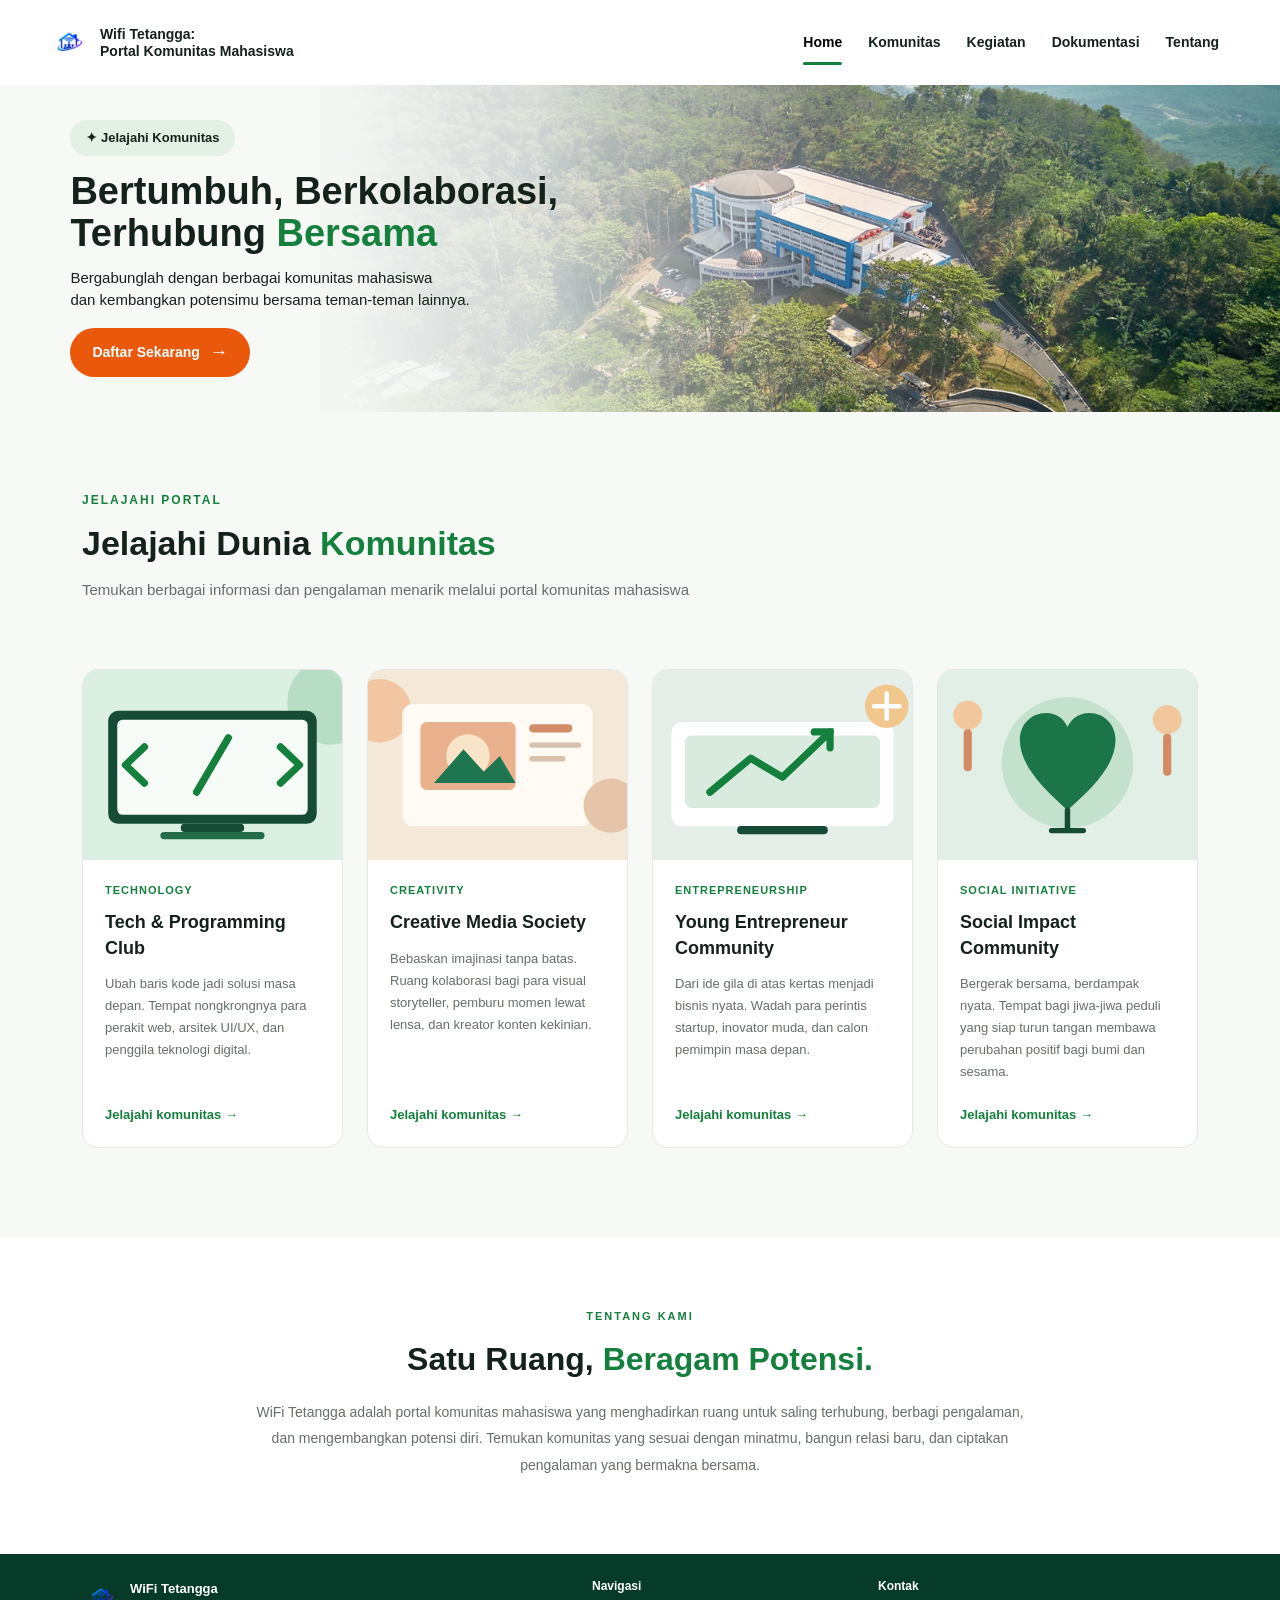
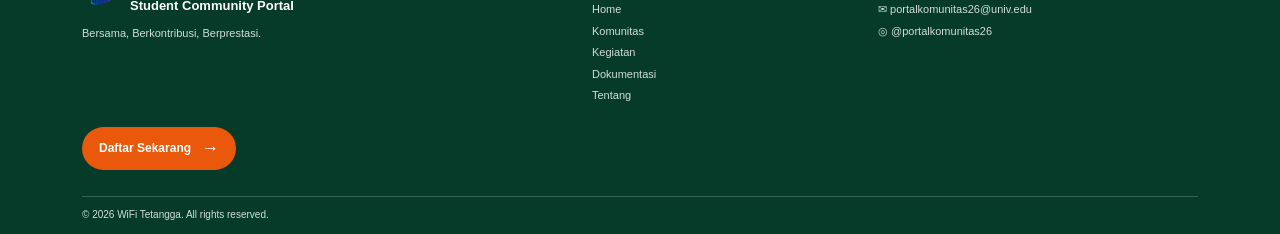
==== index.html @ cc7ef8f5 "First commit" ====
<!-- Kevin -->
<!DOCTYPE html>
<html lang="id">
<head>
    <meta charset="UTF-8">
    <meta name="viewport" content="width=device-width, initial-scale=1.0">
    <title>Wifi Tetangga</title>
    <link href="https://cdn.jsdelivr.net/npm/bootstrap@5.3.9/dist/css/bootstrap.min.css" rel="stylesheet">
    <link rel="stylesheet" href="css/style.css">
</head>

<body>

<!-- NAVBAR -->
<header class="site-header">
    <nav class="navbar">
        <div class="container-fluid px-5">
            <a class="navbar-brand d-flex align-items-center" href="index.html">
                <img src="assets/images/logo.png" alt="Wifi Tetangga" class="logo-img">
                <span class="web-name">Wifi Tetangga:<br>Portal Komunitas Mahasiswa</span>
            </a>
            <div class="navbar-nav flex-row ms-auto">
                    <a class="nav-link active" href="index.html">Home</a>
                    <a class="nav-link" href="komunitas.html">Komunitas</a>
                    <a class="nav-link" href="kegiatan.html">Kegiatan</a>
                    <a class="nav-link" href="dokumentasi.html">Dokumentasi</a>
                    <a class="nav-link" href="tentang.html">Tentang</a>
            </div>
        </div>
    </nav>
</header>
<!-- AKHIR NAVBAR -->

<main>
    <!-- HERO SECTION -->
    <section class="hero-section">
        <img src="assets/images/hero-campus.jpg" alt="Gedung Kampus FTI" class="hero-background">
        <div class="hero-overlay"></div>
        <div class="hero-content">
            <span class="hero-badge">✦ Jelajahi Komunitas</span>
            <h1 class="hero-title">Bertumbuh, Berkolaborasi,<br> Terhubung <span>Bersama</span></h1>
            <p class="hero-description">
                Bergabunglah dengan berbagai komunitas mahasiswa<br>
                dan kembangkan potensimu bersama teman-teman lainnya.
            </p>
            <a href="pendaftaran.html" class="hero-button">Daftar Sekarang <span>→</span></a>
        </div>
    </section>
    <!-- AKHIR HERO SECTION -->

    <!-- JELAJAHI PORTAL -->
    <section class="explore-section">
        <div class="container">
            <div class="explore-heading">
                <span class="explore-label">JELAJAHI PORTAL</span>
                <h2>Jelajahi Dunia <span>Komunitas</span></h2>
                <p>Temukan berbagai informasi dan pengalaman menarik melalui portal komunitas mahasiswa</p>
            </div>

            <!-- PEMBUNGKUS KARTU KOMUNITAS -->
            <div class="row g-4 explore-card-grid">
                <div class="col-lg-3">
                    <a href="komunitas.html#tech" class="explore-card">
                        <div class="explore-card-image">
                            <img src="assets/images/tech.svg" alt="Tech & Programming Club">
                        </div>
                        <div class="explore-card-content">
                            <span class="explore-card-category">TECHNOLOGY</span>
                            <h3>Tech &amp; Programming Club</h3>
                            <p>Ubah baris kode jadi solusi masa depan. Tempat nongkrongnya para perakit web, arsitek UI/UX, dan penggila teknologi digital.</p>
                            <span class="explore-card-link">Jelajahi komunitas <span>→</span></span>
                        </div>
                    </a>
                </div>

                <div class="col-lg-3">
                    <a href="komunitas.html#creative" class="explore-card">
                        <div class="explore-card-image">
                            <img src="assets/images/creative.svg" alt="Creative Media Society">
                        </div>
                        <div class="explore-card-content">
                            <span class="explore-card-category">CREATIVITY</span>
                            <h3>Creative Media Society</h3>
                            <p>Bebaskan imajinasi tanpa batas. Ruang kolaborasi bagi para visual storyteller, pemburu momen lewat lensa, dan kreator konten kekinian.</p>
                            <span class="explore-card-link">Jelajahi komunitas <span>→</span></span>
                        </div>
                    </a>
                </div>

                <div class="col-lg-3">
                    <a href="komunitas.html#entrepreneur" class="explore-card">
                        <div class="explore-card-image">
                            <img src="assets/images/entrepreneur.svg" alt="Young Entrepreneur Community">
                        </div>
                        <div class="explore-card-content">
                            <span class="explore-card-category">ENTREPRENEURSHIP</span>
                            <h3>Young Entrepreneur Community</h3>
                            <p>Dari ide gila di atas kertas menjadi bisnis nyata. Wadah para perintis startup, inovator muda, dan calon pemimpin masa depan.</p>
                            <span class="explore-card-link">Jelajahi komunitas <span>→</span></span>
                        </div>
                    </a>
                </div>

                <div class="col-lg-3">
                    <a href="komunitas.html#social" class="explore-card">
                        <div class="explore-card-image">
                            <img src="assets/images/social.svg" alt="Social Impact Community">
                        </div>
                        <div class="explore-card-content">
                            <span class="explore-card-category">SOCIAL INITIATIVE</span>
                            <h3>Social Impact Community</h3>
                            <p>Bergerak bersama, berdampak nyata. Tempat bagi jiwa-jiwa peduli yang siap turun tangan membawa perubahan positif bagi bumi dan sesama.</p>
                            <span class="explore-card-link">Jelajahi komunitas <span>→</span></span>
                        </div>
                    </a>
                </div>
            </div>
            <!-- PENUTUP KARTU KOMUNITAS -->

        </div>
    </section>

    <!-- ABOUT PORTAL -->
    <section class="about-portal-section">
        <div class="container">
            <div class="about-portal-content">
                <span class="about-portal-label">TENTANG KAMI</span>
                <h2>Satu Ruang, <span>Beragam Potensi.</span></h2>
                <p>
                    WiFi Tetangga adalah portal komunitas mahasiswa yang menghadirkan ruang
                    untuk saling terhubung, berbagi pengalaman, dan mengembangkan potensi diri.
                    Temukan komunitas yang sesuai dengan minatmu, bangun relasi baru,
                    dan ciptakan pengalaman yang bermakna bersama.
                </p>
            </div>
        </div>
    </section>
</main>

<!-- FOOTER -->
<footer class="site-footer">
    <div class="container">
        <div class="footer-main">
            <div class="footer-brand">
                <a href="index.html" class="footer-logo">
                    <img src="assets/images/logo.png" alt="WiFi Tetangga">
                    <span>WiFi Tetangga<br>Student Community Portal</span>
                </a>
                <p>Bersama, Berkontribusi, Berprestasi.</p>
            </div>

            <div class="footer-navigation">
                <h3>Navigasi</h3>
                <a href="index.html">Home</a>
                <a href="komunitas.html">Komunitas</a>
                <a href="kegiatan.html">Kegiatan</a>
                <a href="dokumentasi.html">Dokumentasi</a>
                <a href="tentang.html">Tentang</a>
            </div>

            <div class="footer-contact">
                <h3>Kontak</h3>
                <p>✉ portalkomunitas26@univ.edu</p>
                <p>◎ @portalkomunitas26</p>
            </div>
        </div>

        <div class="footer-cta">
            <a href="pendaftaran.html" class="hero-button">Daftar Sekarang <span>→</span></a>
        </div>

        <div class="footer-bottom">
            <p>© 2026 WiFi Tetangga. All rights reserved.</p>
        </div>
    </div>
</footer>
<!-- AKHIR FOOTER -->

</body>
</html>
---- css/style.css ----
/* RESET DASAR */
* {
    margin: 0;
    padding: 0;
    box-sizing: border-box;
}

/* WARNA UTAMA WEBSITE */
:root {
    --primary: #15803D;
    --secondary: #EA580C;
    --background: #F7F9F7;
    --surface: #FFFFFF;
    --text: #14221B;
    --muted: #647067;
    --border: #E2E9E2;
}

/* =====BAGIAN HOME===== */

/* BODY */
body {
    background-color: var(--background);
    color: var(--text);
    font-family: Arial, sans-serif;
}

/* ============
   MAIN NAVBAR
============== */

.site-header {
    width: 100%;
    margin: 0;
    padding: 0;

    background-color: var(--surface);

    border: none;
    border-radius: 0;
    box-shadow: none;

    position: relative;
    z-index: 100;
}

/* NAVBAR */
.site-header .navbar {
    min-height: 70px;
}


/* LOGO */
.logo-img {
    width: 42px;
    height: 42px;
    object-fit: contain;
    margin-right: 10px;
}

/* NAMA WEBSITE */
.web-name {
    color: var(--text);
    font-size: 14px;
    font-weight: 700;
    line-height: 1.15;
}

/* MENU NAVBAR */
.site-header .nav-link{
    color: var(--text);
    font-size: 14px;
    font-weight: 600;
    padding: 24px 13px;
    position: relative;
    transition: color 0.3s ease;
}

/* EFEK HOVER */
.site-header .nav-link:hover{
    color: var(--primary);
}

/* MENU AKTIF (yang sedang dipilih) */
    .site-header .nav-link.active::after {
        content: "";
        position: absolute;
        bottom: 12px;
        left: 13px;
        right: 13px;
        height: 3px;
        background-color: var(--primary);
        border-radius: 5px;
    }


/* =========================
   HERO SECTION
========================= */

.hero-section {
    position: relative;
    min-height: 280px;
    margin: 0;
    overflow: hidden;
    display: flex;
    align-items: center;
    background-color: var(--background);
}

/* GAMBAR KAMPUS */
.hero-background {
    position: absolute;
    top: 0;
    right: 0;
    width: 75%;
    height: 100%;
    object-fit: cover;
    object-position: center;
    z-index: 0;
}

/* GRADASI TEKS*/
.hero-overlay {
    position: absolute;
    inset: 0;
    z-index: 1;
    background: linear-gradient(
        90deg,
        #F7F9F7 0%,
        rgba(247, 249, 247, 0.98) 27%,
        rgba(247, 249, 247, 0.82) 42%,
        rgba(247, 249, 247, 0.15) 65%,
        transparent 100%
    );
}

/* KONTEN HERO */
.hero-content {
    position: relative;
    z-index: 2;
    width: 100%;
    padding: 35px 5.5%;
}

/* BADGE */
.hero-badge {
    display: inline-block;
    background-color: #E3F0E4;
    color: var(--text);
    padding: 8px 16px;
    border-radius: 30px;
    font-size: 13px;
    font-weight: 700;
    margin-bottom: 14px;
}

/* JUDUL */
.hero-title {
    color: var(--text);
    font-size: 38px;
    font-weight: 800;
    line-height: 1.12;
    margin-bottom: 12px;
}

.hero-title span {
    color: var(--primary);
}

/* DESKRIPSI */
.hero-description {
    color: var(--text);
    font-size: 15px;
    line-height: 1.5;
    margin-bottom: 16px;
}

/* TOMBOL */
.hero-button {
    display: inline-flex;
    align-items: center;
    gap: 10px;
    background-color: var(--secondary);
    color: white;
    text-decoration: none;
    padding: 11px 22px;
    border-radius: 30px;
    font-size: 14px;
    font-weight: 700;
    transition: 0.3s ease;
}

.hero-button:hover {
    background-color: #C94D0A;
    color: white;
    transform: translateY(-2px);
}

.hero-button span {
    font-size: 18px;
}

/* =========================
   EXPLORE PORTAL SECTION
========================= */

.explore-section {
    padding: 75px 0 90px;
    background-color: var(--background);
}


/* HEADING SECTION */

.explore-heading {
    max-width: 850px;
    margin-bottom: 42px;
}

.explore-label {
    display: inline-block;

    color: var(--primary);
    font-size: 12px;
    font-weight: 700;
    letter-spacing: 2px;

    margin-bottom: 14px;
}

.explore-heading h2 {
    color: var(--text);
    font-size: 34px;
    font-weight: 800;

    margin-bottom: 14px;
}

.explore-heading h2 span {
    color: var(--primary);
}

.explore-heading p {
    color: var(--muted);
    font-size: 15px;
    line-height: 1.7;

    margin-bottom: 0;
}

/* =========================
   EXPLORE PORTAL CARDS
========================= */

.explore-card-grid {
    margin-top: 35px;
}

/* KERANGKA KARTU */

.explore-card {
    display: flex;
    flex-direction: column;
    height: 100%;

    background-color: var(--surface);
    border: 1px solid var(--border);
    border-radius: 16px;

    overflow: hidden;

    text-decoration: none;
    color: var(--text);

    transition: transform 0.3s ease,
                box-shadow 0.3s ease,
                border-color 0.3s ease;
}


/* GAMBAR */

.explore-card-image {
    height: 190px;
    overflow: hidden;
    background-color: #E3F0E4;
}

.explore-card-image img {
    width: 100%;
    height: 100%;
    object-fit: cover;
    display: block;

    transition: transform 0.4s ease;
}


/* ISI KARTU */

.explore-card-content {
    display: flex;
    flex-direction: column;
    flex: 1;

    padding: 22px;
}


/* LABEL KATEGORI */

.explore-card-category {
    color: var(--primary);
    font-size: 11px;
    font-weight: 700;
    letter-spacing: 1px;

    margin-bottom: 12px;
}


/* JUDUL */

.explore-card-content h3 {
    font-size: 18px;
    font-weight: 700;
    line-height: 1.4;

    margin-bottom: 12px;
    color: var(--text);
}


/* DESKRIPSI */

.explore-card-content p {
    font-size: 13px;
    line-height: 1.7;
    color: var(--muted);

    margin-bottom: 22px;
}


/* LINK KARTU */

.explore-card-link {
    margin-top: auto;

    color: var(--primary);
    font-size: 13px;
    font-weight: 700;
}

.explore-card-link span {
    display: inline-block;
    transition: transform 0.3s ease;
}


/* HOVER */

.explore-card:hover {
    transform: translateY(-6px);

    border-color: #B7D8BF;

    box-shadow: 0 12px 28px rgba(20, 34, 27, 0.09);

    color: var(--text);
}

.explore-card:hover .explore-card-image img {
    transform: scale(1.06);
}

.explore-card:hover .explore-card-link span {
    transform: translateX(5px);
}


/* =========================
   ABOUT PORTAL
========================= */

.about-portal-section {
    padding: 65px 0 75px;
    background-color: var(--surface);
}

.about-portal-content {
    max-width: 780px;
    margin: 0 auto;
    text-align: center;
}

.about-portal-label {
    display: inline-block;

    color: var(--primary);
    font-size: 11px;
    font-weight: 700;
    letter-spacing: 2px;

    margin-bottom: 15px;
}

.about-portal-content h2 {
    color: var(--text);
    font-size: 32px;
    font-weight: 800;
    line-height: 1.3;

    margin-bottom: 18px;
}

.about-portal-content h2 span {
    color: var(--primary);
}

.about-portal-content p {
    color: var(--muted);
    font-size: 14px;
    line-height: 1.9;

    margin: 0;
}


/* =========================
   FOOTER
========================= */

.site-footer {
    background-color: #063B29;
    color: #FFFFFF;
    padding: 25px 0 12px;
}


/* BAGIAN UTAMA */

.footer-main {
    display: grid;
    grid-template-columns: 1.5fr 0.8fr 1fr 0.5fr;
    gap: 30px;

    padding-bottom: 18px;
}


/* BRAND */

.footer-logo {
    display: flex;
    align-items: center;
    gap: 10px;

    color: #FFFFFF;
    text-decoration: none;

    font-size: 13px;
    font-weight: 700;
    line-height: 1.3;

    margin-bottom: 8px;
}

.footer-logo img {
    width: 38px;
    height: 38px;
    object-fit: contain;
}

.footer-brand p {
    color: #D1DED6;
    font-size: 11px;
    margin: 0;
}


/* NAVIGASI DAN KONTAK */

.footer-navigation h3,
.footer-contact h3 {
    color: #FFFFFF;
    font-size: 12px;
    font-weight: 700;
    margin-bottom: 8px;
}

.footer-navigation {
    display: flex;
    flex-direction: column;
}

.footer-navigation a,
.footer-contact p {
    color: #D1DED6;
    font-size: 11px;
    text-decoration: none;
    margin-bottom: 5px;
}

.footer-navigation a:hover {
    color: #FFFFFF;
}


/* SOCIAL MEDIA */

.footer-social {
    display: flex;
    align-items: center;
    justify-content: flex-end;
    gap: 12px;
}

.footer-social a {
    color: #FFFFFF;
    font-size: 17px;
    text-decoration: none;
}

.footer-social a:hover {
    color: #A7D8B8;
}


/* COPYRIGHT */

.footer-bottom {
    border-top: 1px solid rgba(255, 255, 255, 0.2);
    padding-top: 10px;
}

.footer-bottom p {
    color: #D1DED6;
    font-size: 10px;
    margin: 0;
}

/* =====AKHIR BAGIAN FOOTER===== */


/* =========================
   HALAMAN TENTANG & FORM
========================= */

.header-daftar {
    background-color: var(--surface);
    margin: 16px 20px 0;
    padding: 12px 24px;
    border: 1px solid var(--border);
    border-radius: 16px;
    box-shadow: 0 3px 12px rgba(20, 34, 27, 0.08);
}

.header-daftar a {
    text-decoration: none;
}

.wadah-form {
    max-width: 680px;
    margin: 32px auto 48px;
    padding: 0 20px;
}

.wadah-konten {
    padding: 36px 5.5% 48px;
}

.kartu-box {
    height: 100%;
    padding: 24px;
    background-color: var(--surface);
    border: 1px solid var(--border);
    border-radius: 16px;
    box-shadow: 0 3px 12px rgba(20, 34, 27, 0.06);
}

.foto-tim {
    width: 92px;
    height: 92px;
    margin-bottom: 12px;
    border: 3px solid #E3F0E4;
    border-radius: 50%;
    object-fit: cover;
}

.kotak-moto {
    margin-top: 10px;
    padding: 8px 12px;
    background-color: #E3F0E4;
    color: var(--text);
    border-radius: 10px;
    font-size: 12px;
    font-weight: 700;
}

/* FOOTER PORTAL: warna hijau utama dipertahankan */
.footer-portal {
    background-color: #063B29;
    color: #FFFFFF;
    padding: 25px 5.5% 12px;
    margin-top: 24px;
}

.footer-portal a {
    color: #D1DED6;
    text-decoration: none;
    font-size: 11px;
}

.footer-portal a:hover {
    color: #FFFFFF;
}

.footer-bawah {
    display: flex;
    justify-content: space-between;
    flex-wrap: wrap;
    gap: 8px;
    margin-top: 18px;
    padding-top: 10px;
    border-top: 1px solid rgba(255, 255, 255, 0.2);
    color: #D1DED6;
    font-size: 10px;
}


/* =========================
   DECORATION - PENDAFTARAN
========================= */

.page-pendaftaran {
    background-color: #F4F8F5;
}

.page-pendaftaran .wadah-form {
    position: relative;
    padding-top: 15px;
    padding-bottom: 35px;
}

.page-pendaftaran .kartu-box {
    position: relative;
    overflow: hidden;
    border-top: 4px solid var(--primary);
    box-shadow: 0 8px 28px rgba(20, 34, 27, 0.07);
}

.page-pendaftaran .kartu-box::before {
    content: "";
    position: absolute;

    width: 130px;
    height: 130px;

    top: -75px;
    right: -55px;

    border: 18px solid rgba(21, 128, 61, 0.08);
    border-radius: 50%;

    pointer-events: none;
}

.page-pendaftaran .form-control:focus,
.page-pendaftaran .form-select:focus {
    border-color: var(--primary);
    box-shadow: 0 0 0 3px rgba(21, 128, 61, 0.12);
}


/* Tombol pendaftaran kecil di bawah konten footer */
.footer-cta {
    margin: 0 0 14px;
}

.footer-cta .hero-button {
    padding: 8px 17px;
    font-size: 12px;
}


/* =========================
   DECORATION - TERIMA KASIH
========================= */

.page-terimakasih {
    background-color: #F4F8F5;
}

.page-terimakasih .wadah-form {
    padding-top: 25px;
    padding-bottom: 35px;
}

.page-terimakasih .kartu-box {
    border-top: 4px solid var(--primary);
    box-shadow: 0 8px 28px rgba(20, 34, 27, 0.07);
}

.success-mark {
    display: flex;
    align-items: center;
    justify-content: center;

    width: 65px;
    height: 65px;

    margin: 0 auto 18px;

    border-radius: 50%;
    background-color: #E3F0E4;

    color: var(--primary);
    font-size: 32px;
    font-weight: 700;
}


/* =========================
   FOOTER SHARED - HALAMAN UTAMA
========================= */

.site-footer {
    background-color: #063B29;
    color: #FFFFFF;
    padding: 25px 0 12px;
}

.footer-main {
    display: grid;
    grid-template-columns: 1.5fr 0.8fr 1fr;
    gap: 30px;
    padding-bottom: 18px;
}

.footer-logo {
    display: flex;
    align-items: center;
    gap: 10px;
    margin-bottom: 8px;
    color: #FFFFFF;
    text-decoration: none;
    font-size: 13px;
    font-weight: 700;
    line-height: 1.3;
}

.footer-logo img {
    width: 38px;
    height: 38px;
    object-fit: contain;
}

.footer-brand p {
    margin: 0;
    color: #D1DED6;
    font-size: 11px;
}

.footer-navigation,
.footer-contact {
    display: flex;
    flex-direction: column;
    align-items: flex-start;
}

.footer-navigation h3,
.footer-contact h3 {
    margin-bottom: 8px;
    color: #FFFFFF;
    font-size: 12px;
    font-weight: 700;
}

.footer-navigation a,
.footer-contact p {
    margin: 0 0 5px;
    color: #D1DED6;
    font-size: 11px;
    text-decoration: none;
}

.footer-navigation a:hover {
    color: #FFFFFF;
}

.footer-cta {
    padding-bottom: 12px;
}

.footer-bottom {
    border-top: 1px solid rgba(255, 255, 255, 0.2);
    padding-top: 10px;
}

.footer-bottom p {
    margin: 0;
    color: #D1DED6;
    font-size: 10px;
}

/* =========================
   HALAMAN KEGIATAN (SCOPED)
========================= */

.page-kegiatan {
    background: #f4f7f5;
    color: #1d2b24;
    font-family: 'Plus Jakarta Sans', Arial, sans-serif;
}

.page-kegiatan .container-main {
    max-width: 1140px;
    margin: 0 auto;
    padding: 40px 20px 60px;
}

.page-kegiatan .activity-hero {
    display: flex;
    align-items: center;
    justify-content: space-between;
    gap: 32px;
    margin-bottom: 32px;
}

.page-kegiatan .hero-text {
    max-width: 500px;
}

.page-kegiatan .badge-agenda {
    display: inline-block;
    margin-bottom: 12px;
    padding: 6px 14px;
    border-radius: 20px;
    background: #e3f1ea;
    color: #145c3b;
    font-size: 13px;
    font-weight: 700;
}

.page-kegiatan .activity-hero h1 {
    margin-bottom: 12px;
    color: #145c3b;
    font-size: 36px;
    font-weight: 800;
    line-height: 1.2;
}

.page-kegiatan .activity-hero p {
    color: #5f6e66;
    font-size: 15px;
    line-height: 1.6;
}

.page-kegiatan .hero-visual {
    position: relative;
}

.page-kegiatan .hero-visual img {
    width: 400px;
    height: 230px;
    border: 4px solid #FFFFFF;
    border-radius: 20px;
    object-fit: cover;
    box-shadow: 0 10px 25px rgba(0, 0, 0, 0.08);
}

.page-kegiatan .cal-icon {
    position: absolute;
    top: -12px;
    right: -12px;
    padding: 10px 14px;
    border-radius: 14px;
    background: #FFFFFF;
    font-size: 22px;
    box-shadow: 0 6px 16px rgba(0, 0, 0, 0.1);
}

.page-kegiatan .filters {
    display: flex;
    flex-wrap: wrap;
    gap: 8px;
    margin-bottom: 24px;
}

.page-kegiatan .chip {
    padding: 7px 18px;
    border: 1px solid #dce3df;
    border-radius: 20px;
    background: #FFFFFF;
    color: #5f6e66;
    font-size: 13px;
    font-weight: 600;
    cursor: pointer;
}

.page-kegiatan .chip.active,
.page-kegiatan .chip:hover {
    border-color: #145c3b;
    background: #145c3b;
    color: #FFFFFF;
}

.page-kegiatan .activity-grid {
    display: grid;
    grid-template-columns: repeat(4, minmax(0, 1fr));
    gap: 20px;
}

.page-kegiatan .activity-card {
    overflow: hidden;
    border: 1px solid #e4eae6;
    border-radius: 16px;
    background: #FFFFFF;
    box-shadow: 0 4px 12px rgba(0, 0, 0, 0.03);
}

.page-kegiatan .thumb {
    position: relative;
    height: 145px;
}

.page-kegiatan .thumb img {
    width: 100%;
    height: 100%;
    object-fit: cover;
}

.page-kegiatan .date-tag {
    position: absolute;
    top: 10px;
    left: 10px;
    padding: 4px 10px;
    border-radius: 10px;
    background: #FFFFFF;
    color: #66756d;
    font-size: 11px;
    line-height: 1.2;
    text-align: center;
}

.page-kegiatan .date-tag strong {
    display: block;
    color: #145c3b;
    font-size: 15px;
}

.page-kegiatan .activity-card-body {
    padding: 15px;
}

.page-kegiatan .activity-card-body h3 {
    margin-bottom: 8px;
    color: #1d2b24;
    font-size: 15px;
    font-weight: 700;
}

.page-kegiatan .meta {
    margin-bottom: 14px;
    color: #66756d;
    font-size: 12px;
    line-height: 1.7;
}

.page-kegiatan .card-foot {
    display: flex;
    align-items: center;
    justify-content: space-between;
    padding-top: 10px;
    border-top: 1px solid #f0f4f1;
}

.page-kegiatan .status {
    padding: 5px 10px;
    border-radius: 8px;
    background: #e3f1ea;
    color: #145c3b;
    font-size: 11px;
    font-weight: 700;
}

.page-kegiatan .status.member {
    background: #fdf0e6;
    color: #e06d24;
}

.page-kegiatan .arrow-btn {
    width: 28px;
    height: 28px;
    border: 1px solid #dce3df;
    border-radius: 50%;
    background: #FFFFFF;
    color: #145c3b;
    font-weight: 700;
    cursor: pointer;
}

/* =========================
   HALAMAN DOKUMENTASI (SCOPED)
========================= */

.page-dokumentasi {
    background: #f8faf9;
    color: #1b2822;
}

.page-dokumentasi .dok-hero {
    position: relative;
    padding: 48px 0 60px;
    background: linear-gradient(135deg, #f3f7f4, #e4efe8);
}

.page-dokumentasi .dok-hero::after {
    content: "";
    position: absolute;
    bottom: -1px;
    left: 0;
    width: 100%;
    height: 40px;
    background: #f8faf9;
    border-radius: 60% 40% 0 0 / 100%;
}

.page-dokumentasi .dok-badge {
    display: inline-block;
    margin-bottom: 14px;
    padding: 6px 16px;
    border-radius: 20px;
    background: #dfeee5;
    color: #1c5b3b;
    font-size: 13px;
    font-weight: 700;
}

.page-dokumentasi .dok-title {
    margin-bottom: 14px;
    color: #163024;
    font-size: 36px;
    font-weight: 800;
    line-height: 1.2;
}

.page-dokumentasi .collage {
    position: relative;
    display: flex;
    align-items: center;
    justify-content: center;
    height: 230px;
}

.page-dokumentasi .polaroid {
    position: absolute;
    padding: 6px 6px 20px;
    border-radius: 6px;
    background: #FFFFFF;
    box-shadow: 0 8px 20px rgba(0, 0, 0, 0.1);
}

.page-dokumentasi .polaroid img {
    display: block;
    border-radius: 3px;
    object-fit: cover;
}

.page-dokumentasi .p-left {
    transform: rotate(-8deg) translate(-110px, 12px);
}

.page-dokumentasi .p-left img,
.page-dokumentasi .p-right img {
    width: 115px;
    height: 120px;
}

.page-dokumentasi .p-center {
    z-index: 2;
    transform: rotate(-2deg) translateY(-6px);
}

.page-dokumentasi .p-center img {
    width: 140px;
    height: 155px;
}

.page-dokumentasi .p-right {
    transform: rotate(7deg) translate(115px, 14px);
}

.page-dokumentasi .cam-icon {
    position: absolute;
    bottom: 8px;
    z-index: 3;
    padding: 8px 14px;
    border-radius: 10px;
    background: #143625;
    color: #FFFFFF;
    font-size: 18px;
    transform: translateX(18px);
}

.page-dokumentasi .chip {
    padding: 8px 20px;
    border: 0;
    border-radius: 20px;
    background: #eef2ef;
    color: #46574e;
    font-size: 14px;
    font-weight: 600;
    cursor: pointer;
}

.page-dokumentasi .chip.active,
.page-dokumentasi .chip:hover {
    background: #1b6b43;
    color: #FFFFFF;
}

.page-dokumentasi .dok-thumb {
    width: 100%;
    height: 150px;
    border-radius: 14px;
    object-fit: cover;
}

.page-dokumentasi .dok-box {
    position: relative;
    display: flex;
    align-items: center;
    justify-content: space-between;
    margin: -24px 12px 0;
    padding: 12px 14px;
    border-radius: 12px;
    background: #FFFFFF;
    box-shadow: 0 6px 16px rgba(0, 0, 0, 0.06);
}

.page-dokumentasi .dok-box h3 {
    margin: 0 0 3px;
    color: #163024;
    font-size: 14px;
    font-weight: 700;
}

.page-dokumentasi .dok-box span {
    color: #708078;
    font-size: 11px;
}

.page-dokumentasi .arrow-btn {
    border: 0;
    background: none;
    color: #1b6b43;
    font-size: 16px;
    font-weight: 700;
}

/* =========================
   HALAMAN KOMUNITAS
========================= */

.community-page {
    padding: 54px 0 70px;
}

.community-heading {
    max-width: 780px;
    margin: 0 auto 38px;
    text-align: center;
}

.community-label {
    display: inline-block;
    margin-bottom: 12px;
    color: var(--primary);
    font-size: 12px;
    font-weight: 700;
    letter-spacing: 1.8px;
}

.community-heading h1 {
    margin-bottom: 14px;
    color: var(--text);
    font-size: 36px;
    font-weight: 800;
}

.community-heading h1 span {
    color: var(--primary);
}

.community-heading p {
    margin: 0;
    color: var(--muted);
    font-size: 15px;
    line-height: 1.8;
}

.community-list {
    display: grid;
    grid-template-columns: repeat(2, minmax(0, 1fr));
    gap: 24px;
}

.community-card {
    display: flex;
    flex-direction: column;
    overflow: hidden;
    border: 1px solid var(--border);
    border-radius: 16px;
    background: var(--surface);
    box-shadow: 0 4px 14px rgba(20, 34, 27, 0.05);
    scroll-margin-top: 24px;
}

.community-card-image {
    height: 210px;
    overflow: hidden;
    background: #E3F0E4;
}

.community-card-image img {
    display: block;
    width: 100%;
    height: 100%;
    object-fit: cover;
}

.community-card-content {
    display: flex;
    flex: 1;
    flex-direction: column;
    padding: 24px;
}

.community-card-category {
    margin-bottom: 10px;
    color: var(--primary);
    font-size: 11px;
    font-weight: 700;
    letter-spacing: 1.2px;
}

.community-card-content h2 {
    margin-bottom: 12px;
    color: var(--text);
    font-size: 21px;
    font-weight: 800;
}

.community-card-content p {
    margin-bottom: 16px;
    color: var(--muted);
    font-size: 14px;
    line-height: 1.8;
}

.community-focus {
    margin: 0 0 20px;
    padding-left: 19px;
    color: var(--text);
    font-size: 13px;
    line-height: 1.9;
}

.community-join {
    align-self: flex-start;
    margin-top: auto;
    padding: 9px 17px;
    border-radius: 24px;
    background: var(--secondary);
    color: #FFFFFF;
    font-size: 13px;
    font-weight: 700;
    text-decoration: none;
}

.community-join:hover {
    background: #C94D0A;
    color: #FFFFFF;
}
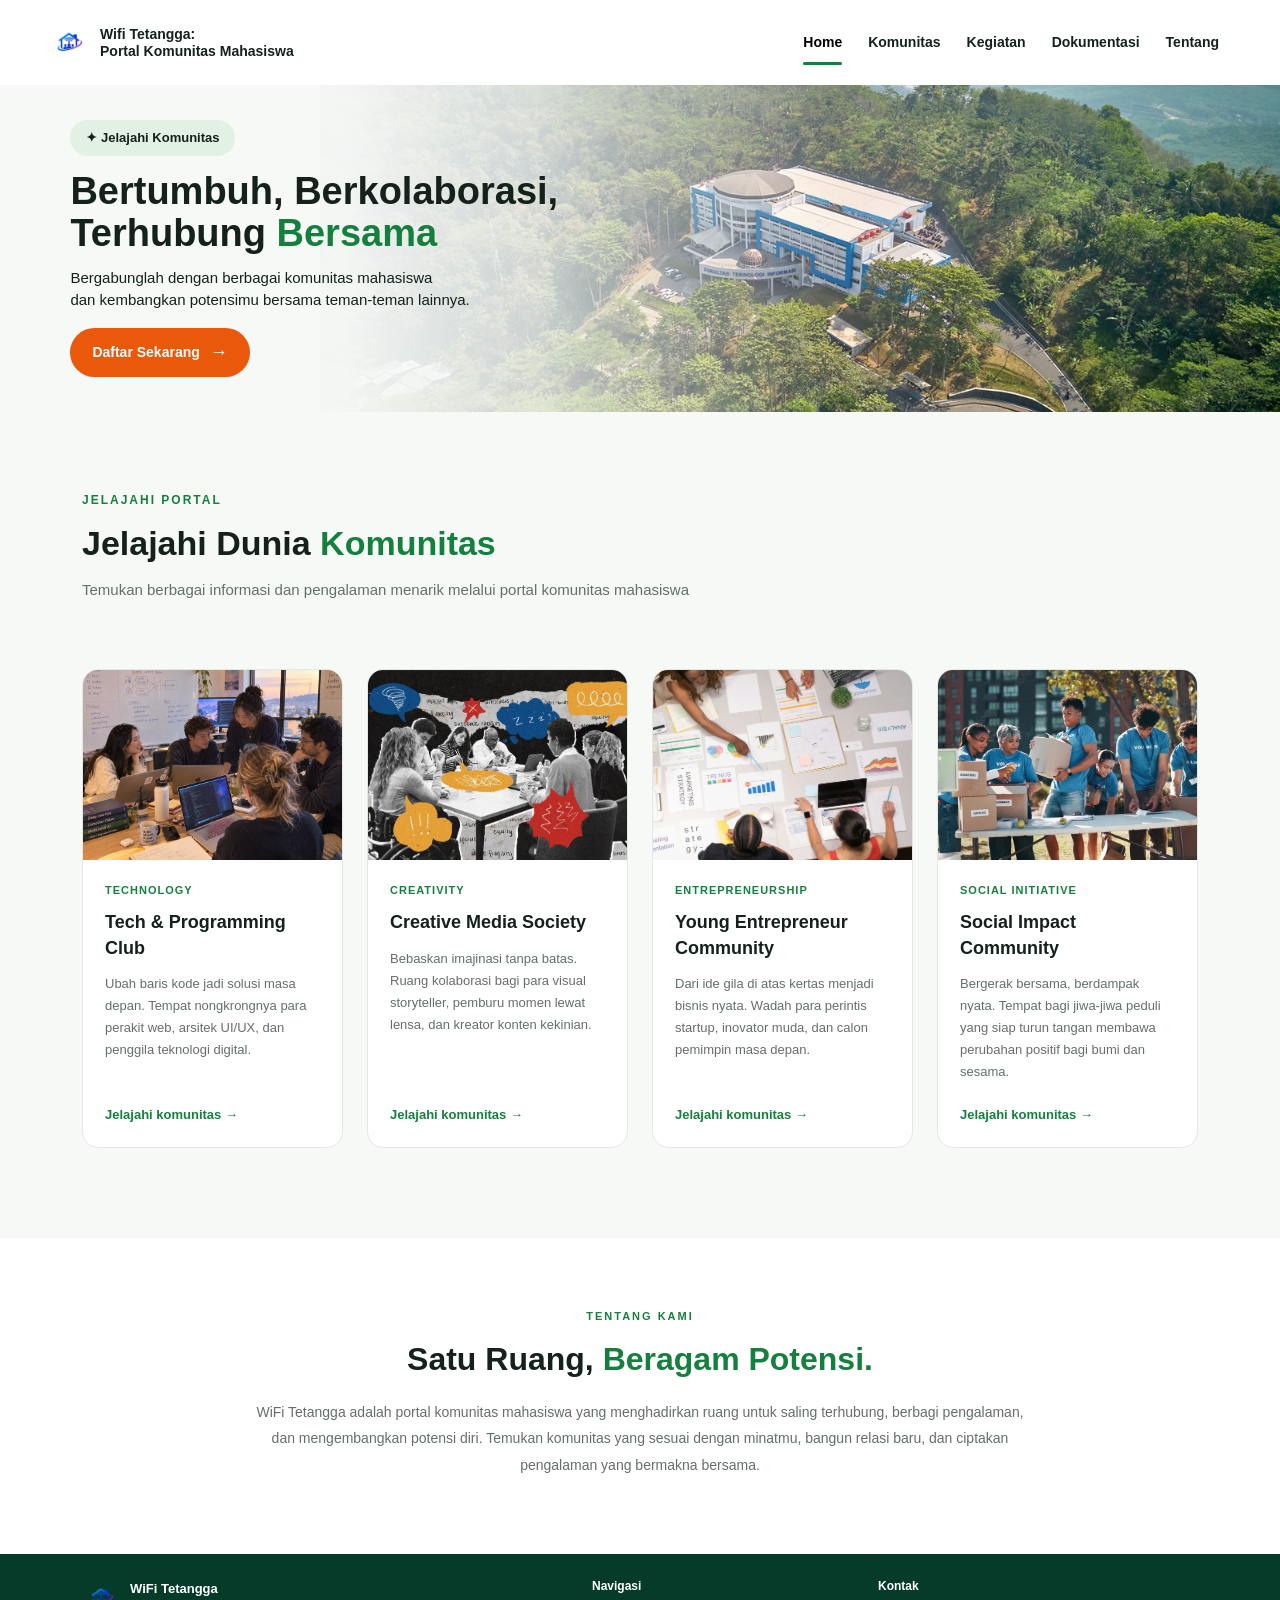
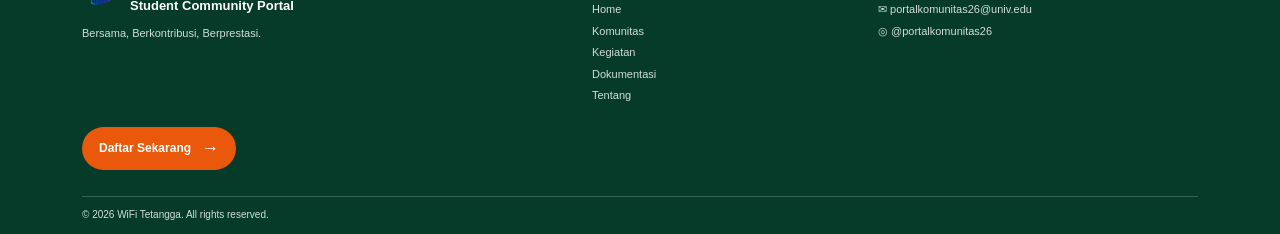
==== commit a95a4d7c: "customisasi index, penambahahan form utk daftar, etc" ====
--- a/index.html
+++ b/index.html
@@ -60,9 +60,9 @@
             <!-- PEMBUNGKUS KARTU KOMUNITAS -->
             <div class="row g-4 explore-card-grid">
                 <div class="col-lg-3">
-                    <a href="komunitas.html#tech" class="explore-card">
+                    <a href="komunitas.html" class="explore-card">
                         <div class="explore-card-image">
-                            <img src="assets/images/tech.svg" alt="Tech & Programming Club">
+                            <img src="assets/images/tech.jpg" alt="Tech & Programming Club">
                         </div>
                         <div class="explore-card-content">
                             <span class="explore-card-category">TECHNOLOGY</span>
@@ -74,9 +74,9 @@
                 </div>
 
                 <div class="col-lg-3">
-                    <a href="komunitas.html#creative" class="explore-card">
+                    <a href="komunitas.html" class="explore-card">
                         <div class="explore-card-image">
-                            <img src="assets/images/creative.svg" alt="Creative Media Society">
+                            <img src="assets/images/creative.jpg" alt="Creative Media Society">
                         </div>
                         <div class="explore-card-content">
                             <span class="explore-card-category">CREATIVITY</span>
@@ -88,9 +88,9 @@
                 </div>
 
                 <div class="col-lg-3">
-                    <a href="komunitas.html#entrepreneur" class="explore-card">
+                    <a href="komunitas.html" class="explore-card">
                         <div class="explore-card-image">
-                            <img src="assets/images/entrepreneur.svg" alt="Young Entrepreneur Community">
+                            <img src="assets/images/enterpreneur.jpg" alt="Young Entrepreneur Community">
                         </div>
                         <div class="explore-card-content">
                             <span class="explore-card-category">ENTREPRENEURSHIP</span>
@@ -102,9 +102,9 @@
                 </div>
 
                 <div class="col-lg-3">
-                    <a href="komunitas.html#social" class="explore-card">
+                    <a href="komunitas.html" class="explore-card">
                         <div class="explore-card-image">
-                            <img src="assets/images/social.svg" alt="Social Impact Community">
+                            <img src="assets/images/social.jpg" alt="Social Impact Community">
                         </div>
                         <div class="explore-card-content">
                             <span class="explore-card-category">SOCIAL INITIATIVE</span>
--- a/css/style.css
+++ b/css/style.css
@@ -994,12 +994,15 @@
 .page-kegiatan .arrow-btn {
     width: 28px;
     height: 28px;
+    display: inline-flex;
+    align-items: center;
+    justify-content: center;
     border: 1px solid #dce3df;
     border-radius: 50%;
-    background: #FFFFFF;
+    background: white;
     color: #145c3b;
-    font-weight: 700;
     cursor: pointer;
+    text-decoration: none;
 }
 
 /* =========================
